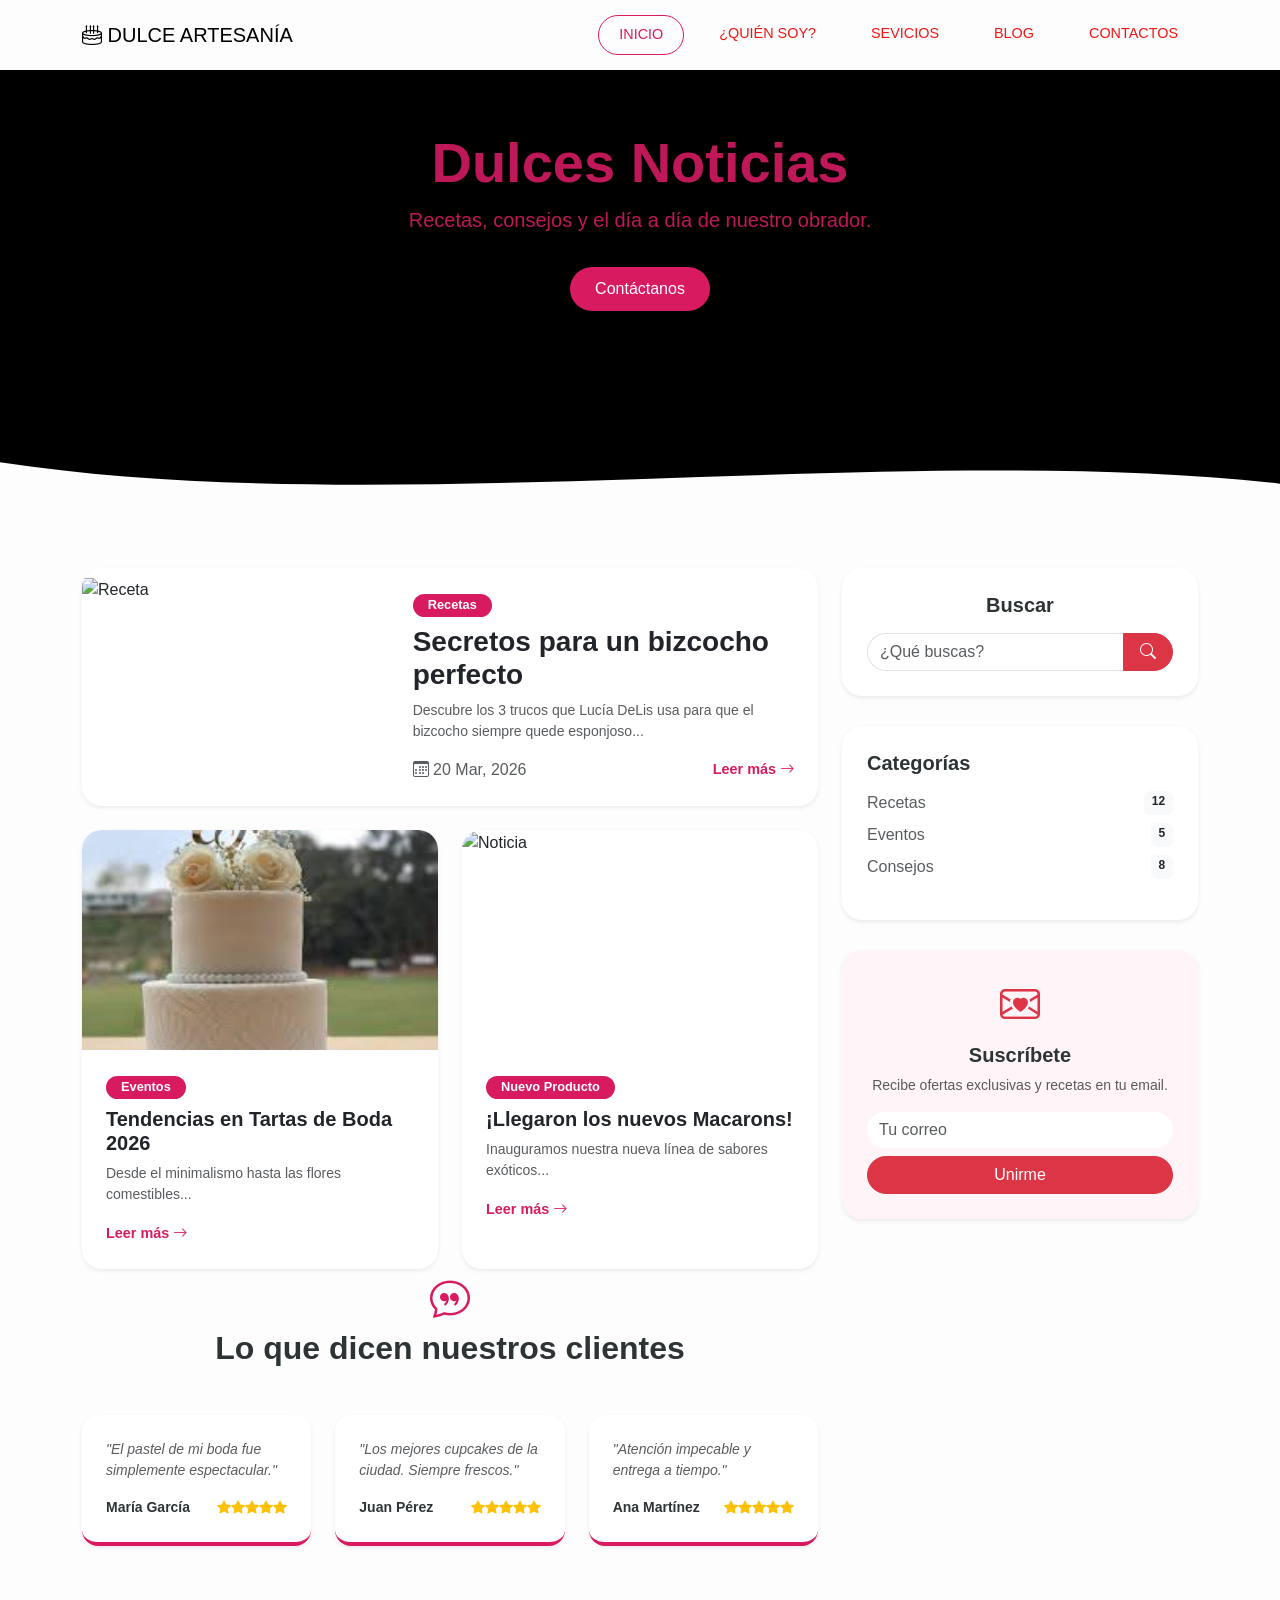
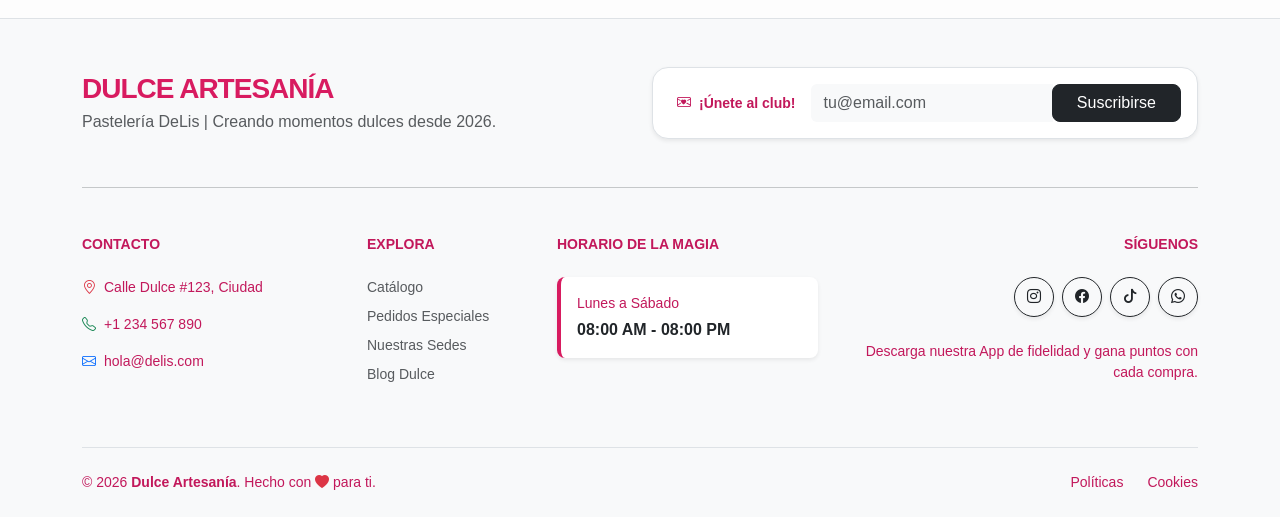
==== blog.html @ 404eae7c "aechivos pasteleria" ====
<!DOCTYPE html>
<html lang="es">
<head>
    <meta charset="UTF-8">
    <meta name="viewport" content="width=device-width, initial-scale=1.0">
    <title>Blog & Noticias - Dulce Artesanía</title>
    <link href="https://cdn.jsdelivr.net/npm/bootstrap@5.3.0/dist/css/bootstrap.min.css" rel="stylesheet">
    <link rel="stylesheet" href="https://cdn.jsdelivr.net/npm/bootstrap-icons@1.11.0/font/bootstrap-icons.css">
    <link rel="stylesheet" href="estilos/Style.css">
    <style>
        :root {
            --pink-main: #d81b60;
            --pink-dark: #c2185b;
            --soft-bg: #fff5f8;
            --text-dark: #2d3436;
        }

        body { 
            font-family: 'Segoe UI', Roboto, Helvetica, Arial, sans-serif;
            color: var(--text-dark);
            background-color: #fdfdfd;
        }

        /* Hero Video con Olas ACTUALIZADO */
        .video-section { 
            position: relative; 
            height: 50vh; 
            min-height: 400px;
            overflow: hidden; 
            background-color: #000; 
        }
        
        .video-section video {
            position: absolute;
            top: 50%;
            left: 50%;
            min-width: 100%;
            min-height: 100%;
            transform: translate(-50%, -50%);
            object-fit: cover;
            opacity: 0.5;
        }

        .video-overlay { 
            position: relative;
            z-index: 10;
            height: 100%;
            display: flex;
            flex-direction: column;
            justify-content: center;
            align-items: center;
            color: rgb(191, 24, 88);
            text-align: center;
            padding-bottom: 150px;  
        }

        /* ESTE ES EL BLOQUE DE LAS OLAS */
        .wave-container {
            position: absolute;
            bottom: -1px;
            left: 0;
            width: 100%;
            line-height: 0;
            z-index: 150;
        }

        .wave-container svg {
            width: 100%;
            height: 80px; /* Aumentado para que se note más */
        }

        /* Estilos del Blog */
        .blog-card {
            border: none;
            border-radius: 20px;
            overflow: hidden;
            transition: 0.3s ease;
            background: white;
            height: 100%;
        }

        .blog-card:hover {
            transform: translateY(-10px);
            box-shadow: 0 15px 30px rgba(216, 27, 96, 0.1) !important;
        }

        .blog-img-container {
            height: 220px;
            overflow: hidden;
        }

        .blog-img-container img {
            width: 100%;
            height: 100%;
            object-fit: cover;
            transition: 0.5s;
        }

        .blog-card:hover .blog-img-container img {
            transform: scale(1.1);
        }

        .badge-pink {
            background-color: var(--pink-main);
            color: white;
            border-radius: 50px;
            padding: 5px 15px;
            font-size: 0.8rem;
        }

        .btn-read-more {
            color: var(--pink-main);
            text-decoration: none;
            font-weight: bold;
            font-size: 0.9rem;
            transition: 0.3s;
        }

        .btn-read-more:hover {
            color: var(--pink-dark);
            padding-left: 5px;
        }

        .sidebar-box {
            background: white;
            padding: 25px;
            border-radius: 20px;
            margin-bottom: 30px;
        }

        .social-link {
            color: var(--pink-main);
            font-size: 1.5rem;
            margin-right: 15px;
            transition: 0.3s;
        }
    </style>
</head>
<body>
    <!--navegador-->
    <nav class="navbar navbar-expand-lg navbar-light bg-white sticky-top shadow-sm">
        <div class="container">
            <a class="navbar-brand" href="index.html">
                <i class="bi bi-cake2"></i> DULCE ARTESANÍA
            </a>
            <button class="navbar-toggler border-0" type="button" data-bs-toggle="collapse" data-bs-target="#navbarNav">
                <span class="navbar-toggler-icon"></span>
            </button>
            <div class="collapse navbar-collapse" id="navbarNav">
                <ul class="navbar-nav ms-auto">
                    <li class="nav-item"><a class="nav-link active" href="index.html">Inicio</a></li>
                    <li class="nav-item"><a class="nav-link" href="quienessomos.html">¿Quién soy?</a></li>
                    <li class="nav-item"><a class="nav-link" href="galeriaconbootstrap.html">sevicios</a></li>
                    <li class="nav-item"><a class="nav-link" href="blog.html">blog</a></li>
                     <li class="nav-item"><a class="nav-link" href="contactos.html">contactos</a></li>
                </ul>
            </div>
        </div>
    </nav>

<!--video slider-->
    <header class="video-section">
        <video autoplay muted loop playsinline>
            <source src="imagenes/chocolan.mp4" type="video/mp4">
        </video>
        
        <div class="video-overlay">
            <h1 class="display-3 fw-bold" style="text-shadow: 2px 2px 15px rgba(0,0,0,0.5);">Dulces Noticias</h1>
            <p class="lead" style="text-shadow: 1px 1px 10px rgba(0,0,0,0.5);">Recetas, consejos y el día a día de nuestro obrador.</p>
        <a href="contactos.html" class="btn-pink mt-3">Contáctanos</a>
        </div>

        <div class="wave-container">
            <svg viewBox="0 0 500 150" preserveAspectRatio="none">
                <path d="M0,150 L0,40 C150,150 350,0 500,80 L500,150 Z" style="stroke: none; fill: #fdfdfd;"></path>
            </svg>
        </div>
    </header>
<!--datos blog-->
    <main class="container py-5">
        <div class="row g-4">
            <div class="col-lg-8">
                <div class="row g-4">
                    <div class="col-md-12">
                        <article class="card blog-card shadow-sm">
                            <div class="row g-0 align-items-center">
                                <div class="col-md-5 blog-img-container">
                                    <img src="https://images.unsplash.com/photo-1551024601-bec78aea704b?auto=format&fit=crop&w=800&q=80" alt="Receta">
                                </div>
                                <div class="col-md-7">
                                    <div class="card-body p-4">
                                        <span class="badge badge-pink mb-2">Recetas</span>
                                        <h3 class="fw-bold">Secretos para un bizcocho perfecto</h3>
                                        <p class="text-muted small">Descubre los 3 trucos que Lucía DeLis usa para que el bizcocho siempre quede esponjoso...</p>
                                        <div class="d-flex justify-content-between align-items-center mt-3">
                                            <span class="text-muted extra-small"><i class="bi bi-calendar3"></i> 20 Mar, 2026</span>
                                            <a href="#" class="btn-read-more">Leer más <i class="bi bi-arrow-right"></i></a>
                                        </div>
                                    </div>
                                </div>
                            </div>
                        </article>
                    </div>

                    <div class="col-md-6">
                        <article class="card blog-card shadow-sm">
                            <div class="blog-img-container">
                                <img src="imagenes/PASTELBODA.jpg" alt="">
                            </div>
                            <div class="card-body p-4">
                                <span class="badge badge-pink mb-2">Eventos</span>
                                <h5 class="fw-bold">Tendencias en Tartas de Boda 2026</h5>
                                <p class="text-muted small">Desde el minimalismo hasta las flores comestibles...</p>
                                <a href="#" class="btn-read-more">Leer más <i class="bi bi-arrow-right"></i></a>
                            </div>
                        </article>
                    </div>

                    <div class="col-md-6">
                        <article class="card blog-card shadow-sm">
                            <div class="blog-img-container">
                                <img src="https://images.unsplash.com/photo-1558326567-98ae2405596b?auto=format&fit=crop&w=600&q=80" alt="Noticia">
                            </div>
                            <div class="card-body p-4">
                                <span class="badge badge-pink mb-2">Nuevo Producto</span>
                                <h5 class="fw-bold">¡Llegaron los nuevos Macarons!</h5>
                                <p class="text-muted small">Inauguramos nuestra nueva línea de sabores exóticos...</p>
                                <a href="#" class="btn-read-more">Leer más <i class="bi bi-arrow-right"></i></a>
                            </div>
                        </article>
                    </div>
                </div>
    
            <div class="text-center mb-5">
                <i class="bi bi-chat-quote fs-1" style="color: var(--pink-main);"></i>
                <h2 class="fw-bold">Lo que dicen nuestros clientes</h2>
            </div>
            <div class="row">
                <div class="col-md-4 mb-4">
                    <div class="p-4 bg-white shadow-sm rounded-4 border-bottom border-4" style="border-color: var(--pink-main) !important;">
                        <p class="fst-italic text-muted small">"El pastel de mi boda fue simplemente espectacular."</p>
                        <div class="d-flex align-items-center mt-3">
                            <div class="fw-bold small">María García</div>
                            <div class="ms-auto text-warning small"><i class="bi bi-star-fill"></i><i class="bi bi-star-fill"></i><i class="bi bi-star-fill"></i><i class="bi bi-star-fill"></i><i class="bi bi-star-fill"></i></div>
                        </div>
                    </div>
                </div>
                <div class="col-md-4 mb-4">
                    <div class="p-4 bg-white shadow-sm rounded-4 border-bottom border-4" style="border-color: var(--pink-main) !important;">
                        <p class="fst-italic text-muted small">"Los mejores cupcakes de la ciudad. Siempre frescos."</p>
                        <div class="d-flex align-items-center mt-3">
                            <div class="fw-bold small">Juan Pérez</div>
                            <div class="ms-auto text-warning small"><i class="bi bi-star-fill"></i><i class="bi bi-star-fill"></i><i class="bi bi-star-fill"></i><i class="bi bi-star-fill"></i><i class="bi bi-star-fill"></i></div>
                        </div>
                    </div>
                </div>
                <div class="col-md-4 mb-4 align-items-center">
                    <div class="p-4 bg-white shadow-sm rounded-4 border-bottom border-4" style="border-color: var(--pink-main) !important;">
                        <p class="fst-italic text-muted small">"Atención impecable y entrega a tiempo."</p>
                        <div class="d-flex align-items-center mt-3">
                            <div class="fw-bold small">Ana Martínez</div>
                            <div class="ms-auto text-warning small"><i class="bi bi-star-fill"></i><i class="bi bi-star-fill"></i><i class="bi bi-star-fill"></i><i class="bi bi-star-fill"></i><i class="bi bi-star-fill"></i></div>
                        </div>
                    </div>
                    
                </div>
            </div>
   

                
            </div>

            <div class="col-lg-4">
                <div class="sidebar-box shadow-sm text-center">
                    <h5 class="fw-bold mb-3">Buscar</h5>
                    <div class="input-group">
                        <input type="text" class="form-control border-end-0 rounded-start-pill" placeholder="¿Qué buscas?">
                        <button class="btn btn-danger rounded-end-pill px-3"><i class="bi bi-search"></i></button>
                    </div>
                </div>

                <div class="sidebar-box shadow-sm">
                    <h5 class="fw-bold mb-3">Categorías</h5>
                    <ul class="list-unstyled">
                        <li class="mb-2 d-flex justify-content-between"><a href="#" class="text-decoration-none text-muted">Recetas</a> <span class="badge bg-light text-dark">12</span></li>
                        <li class="mb-2 d-flex justify-content-between"><a href="#" class="text-decoration-none text-muted">Eventos</a> <span class="badge bg-light text-dark">5</span></li>
                        <li class="mb-2 d-flex justify-content-between"><a href="#" class="text-decoration-none text-muted">Consejos</a> <span class="badge bg-light text-dark">8</span></li>
                    </ul>
                </div>

                <div class="sidebar-box shadow-sm text-center" style="background-color: var(--soft-bg);">
                    <i class="bi bi-envelope-heart fs-1 text-danger"></i>
                    <h5 class="fw-bold mt-2">Suscríbete</h5>
                    <p class="small text-muted">Recibe ofertas exclusivas y recetas en tu email.</p>
                    <input type="email" class="form-control mb-2 rounded-pill border-0" placeholder="Tu correo">
                    <button class="btn btn-danger w-100 rounded-pill">Unirme</button>
                </div>
            </div>
        </div>
    </main>
<!--footer-->
    <footer class="pt-5 pb-4 bg-light border-top">
    <div class="container">
        <div class="row align-items-center mb-5 gy-4">
            <div class="col-lg-6 text-center text-lg-start">
                <h3 class="fw-bold mb-1" style="color: var(--pink-main); letter-spacing: -1px;">DULCE ARTESANÍA</h3>
                <p class="text-muted mb-0">Pastelería DeLis | Creando momentos dulces desde 2026.</p>
            </div>
            <div class="col-lg-6">
                <div class="bg-white p-3 rounded-4 shadow-sm d-flex flex-column flex-sm-row gap-2 align-items-center border">
                    <span class="small fw-bold px-2 text-nowrap"><i class="bi bi-envelope-heart me-2"></i>¡Únete al club!</span>
                    <div class="input-group">
                        <input type="email" class="form-control border-0 bg-light" placeholder="tu@email.com" aria-label="Email">
                        <button class="btn btn-dark rounded-3 px-4" type="button">Suscribirse</button>
                    </div>
                </div>
            </div>
        </div>

        <hr class="opacity-10 mb-5">

        <div class="row g-4">
            <div class="col-6 col-md-4 col-lg-3">
                <h6 class="text-uppercase fw-bold mb-4 small text-dark">Contacto</h6>
                <ul class="list-unstyled text-muted small">
                    <li class="mb-3 d-flex align-items-center"><i class="bi bi-geo-alt me-2 text-danger"></i> Calle Dulce #123, Ciudad</li>
                    <li class="mb-3 d-flex align-items-center"><i class="bi bi-telephone me-2 text-success"></i> +1 234 567 890</li>
                    <li class="mb-3 d-flex align-items-center"><i class="bi bi-envelope me-2 text-primary"></i> hola@delis.com</li>
                </ul>
            </div>

            <div class="col-6 col-md-4 col-lg-2">
                <h6 class="text-uppercase fw-bold mb-4 small text-dark">Explora</h6>
                <ul class="nav flex-column small">
                    <li class="nav-item mb-2"><a href="#" class="nav-link p-0 text-muted link-primary">Catálogo</a></li>
                    <li class="nav-item mb-2"><a href="#" class="nav-link p-0 text-muted link-primary">Pedidos Especiales</a></li>
                    <li class="nav-item mb-2"><a href="#" class="nav-link p-0 text-muted link-primary">Nuestras Sedes</a></li>
                    <li class="nav-item mb-2"><a href="#" class="nav-link p-0 text-muted link-primary">Blog Dulce</a></li>
                </ul>
            </div>

            <div class="col-6 col-md-4 col-lg-3">
                <h6 class="text-uppercase fw-bold mb-4 small text-dark">Horario de la Magia</h6>
                <div class="p-3 rounded-3 bg-white border-start border-4 shadow-sm" style="border-color: var(--pink-main) !important;">
                    <p class="small mb-1 text-muted">Lunes a Sábado</p>
                    <p class="fw-bold mb-0 text-dark">08:00 AM - 08:00 PM</p>
                </div>
            </div>

            <div class="col-12 col-lg-4 text-center text-lg-end">
                <h6 class="text-uppercase fw-bold mb-4 small text-dark">Síguenos</h6>
                <div class="d-flex justify-content-center justify-content-lg-end gap-2">
                    <a href="#" class="btn btn-outline-dark btn-sm rounded-circle shadow-sm" style="width: 40px; height: 40px; line-height: 28px;"><i class="bi bi-instagram"></i></a>
                    <a href="#" class="btn btn-outline-dark btn-sm rounded-circle shadow-sm" style="width: 40px; height: 40px; line-height: 28px;"><i class="bi bi-facebook"></i></a>
                    <a href="#" class="btn btn-outline-dark btn-sm rounded-circle shadow-sm" style="width: 40px; height: 40px; line-height: 28px;"><i class="bi bi-tiktok"></i></a>
                    <a href="#" class="btn btn-outline-dark btn-sm rounded-circle shadow-sm" style="width: 40px; height: 40px; line-height: 28px;"><i class="bi bi-whatsapp"></i></a>
                </div>
                <p class="mt-4 small text-muted">Descarga nuestra App de fidelidad y gana puntos con cada compra.</p>
            </div>
        </div>

        <div class="mt-5 pt-4 border-top d-flex flex-column flex-md-row justify-content-between align-items-center gap-3">
            <p class="small text-muted mb-0">© 2026 <strong>Dulce Artesanía</strong>. Hecho con <i class="bi bi-heart-fill text-danger"></i> para ti.</p>
            <div class="d-flex gap-4">
                <a href="blog.html" class="text-muted small text-decoration-none">Políticas</a>
                <a href="contactos.html" class="text-muted small text-decoration-none">Cookies</a>
            </div>
        </div>
    </div>
</footer>
    <script src="https://cdn.jsdelivr.net/npm/bootstrap@5.3.0/dist/js/bootstrap.bundle.min.js"></script>
</body>
</html>
---- estilos/Style.css ----
* {
    margin: 0;
    padding: 0;
    box-sizing: border-box;
    font-family: 'Montserrat', sans-serif;
}

body {
    background-color: #f9e3f6;
    overflow-x: hidden;
}

/* --- NAVEGACIÓN --- */
.bg-dark1 {
    position: fixed; 
    top: 0;
    width: 100%;
    z-index: 1000;
    background-color: rgba(255, 255, 255, 0.95) !important;
    box-shadow: 0 2px 10px rgba(0,0,0,0.05);
    transition: background-color 0.3s ease;
}

.navbar {
    padding: 15px 5% !important;
    background-color: transparent !important;
}

.navbar-nav .nav-link {
    color: #f31515 !important;
    font-size: 0.9rem;
    font-weight: 400;
    margin-left: 15px;
    padding: 8px 20px !important;
    text-transform: uppercase;
    border-radius: 50px;
    transition: all 0.3s ease;
}

.navbar-nav .nav-link:hover, .navbar-nav .nav-link.active {
    border: 1px solid #d81b60 !important;
    color: #d81b60 !important;
}

/* --- SECCIÓN VIDEO --- */
.video-section { 
    position: relative; 
    overflow: hidden;
    background-color: #000;
}

video {
    width: 100%;
    height: 100%;
    object-fit: cover;
}

.video-overlay { 
    position: absolute;
    top: 50%;
    left: 50%;
    transform: translate(-50%, -50%);
    width: 100%;
    color: rgb(255, 66, 198);
    text-align: center;
    z-index: 10; 
}

.video-overlay h1 { 
    font-weight: 800; 
    font-size: 3.5rem; 
    text-shadow: 2px 2px 10px rgba(0,0,0,0.5);
}

/* --- ONDA (WAVE) --- */
.wave-transition {
    position: absolute;
    bottom: 0;
    left: 0;
    width: 100%;
    height: 350px; 
    line-height: 0;
    z-index: 5;
    margin-bottom: -1px;
}

.wave-transition svg {
    display: block;
    width: 100%;
    height: 100%;
}

/* --- BARRA INFERIOR VIDEO --- */
.border-top.bg-white {
    position: relative;
    z-index: 6;
}

/* --- TARJETAS Y GALERÍA --- */
.cake-card { 
    transition: 0.3s; 
    border: none; 
    box-shadow: 0 4px 15px rgba(0,0,0,0.05); 
}

.cake-card:hover { transform: translateY(-10px); }

.img-crop { 
    height: 250px; 
    overflow: hidden; 
    display: flex; 
    align-items: center; 
    justify-content: center; 
}

.img-crop img { 
    width: 100%; 
    height: 100%; 
    object-fit: cover; 
    transition: 0.3s; 
}

.cake-card:hover img { transform: scale(1.05); }

/* --- COMPONENTES --- */
.btn-pink {
    background-color: #d81b60;
    color: white;
    border: none;
    padding: 10px 30px;
    border-radius: 50px;
    transition: 0.3s;
    text-decoration: none;
    display: inline-block;
}

.btn-pink:hover { 
    background-color: #c2185b; 
    color: white; 
    transform: scale(1.05); 
}

.social-link {
    display: inline-flex;
    align-items: center;
    justify-content: center;
    width: 40px; 
    height: 40px;
    background-color: #fce4ec;
    color: #d81b60;
    border-radius: 50%;
    margin: 0 5px;
    transition: 0.3s;
    text-decoration: none;
}

.social-link:hover { 
    background-color: #d81b60; 
    color: white; 
    transform: rotate(360deg); 
}

/* --- FORMULARIO --- */
.fromcont input, .fromcont textarea {
    background-color: #fce4ec !important;
    border: none !important;
    border-bottom: 2px solid #f8bbd0 !important;
    border-radius: 8px !important;
    padding: 15px !important;
    margin-bottom: 20px;
}
 
footer {
    background-color: #fff5f8 !important; 
    border-top: 1px solid #f8bbd0;
}

footer h5, footer p, footer .small {
    color: #c2185b !important; 
}


.social-link {
    background-color: #fce4ec; 
    color: #c2185b;
}
.card-img-top {
    height: 250px;
    object-fit: cover; /* Esto evita que las imágenes se deformen */
}

.img-fluid.rounded-5 {
    border-radius: 2rem !important;
}

section {
    transition: transform 0.3s ease;
}

        :root {
            --pink-main: #d81b60;
            --pink-dark: #c2185b;
            --soft-bg: #fff5f8;
        }

        body { font-family: 'Segoe UI', Tahoma, Geneva, Verdana, sans-serif; background-color: #fdfdfd; }

        /* Hero Header con Video */
        .services-hero {
            position: relative;
            height: 400px;
            overflow: hidden;
            display: flex;
            align-items: center;
            justify-content: center;
            color: white;
        }

        .hero-video {
            position: absolute;
            top: 50%;
            left: 50%;
            min-width: 100%;
            min-height: 100%;
            transform: translate(-50%, -50%);
            object-fit: cover;
            z-index: 1;
        }

        .hero-overlay {
            position: absolute;
            top: 0; left: 0; width: 100%; height: 100%;
            background: rgba(194, 24, 91, 0.4); /* Filtro rosa traslúcido */
            z-index: 2;
        }

        .hero-content { position: relative; z-index: 3; text-align: center; }

        .wave-container {
            position: absolute;
            bottom: -1px; left: 0; width: 100%;
            z-index: 4; line-height: 0;
        }

        /* Service Cards */
        .service-card {
            border: none;
            border-radius: 20px;
            transition: 0.3s;
            background: white;
            height: 100%;
        }

        .service-card:hover {
            transform: translateY(-10px);
            box-shadow: 0 15px 30px rgba(216, 27, 96, 0.1) !important;
        }

        .service-icon {
            font-size: 3rem;
            color: var(--pink-main);
            margin-bottom: 20px;
        }

        .badge-price {
            background-color: var(--soft-bg);
            color: var(--pink-main);
            font-weight: bold;
            padding: 8px 15px;
            border-radius: 50px;
            display: inline-block;
        }

        .btn-pink {
            background-color: var(--pink-main);
            color: white;
            border-radius: 50px;
            padding: 10px 25px;
            border: none;
            transition: 0.3s;
        }

        .btn-pink:hover { background-color: var(--pink-dark); color: white; }
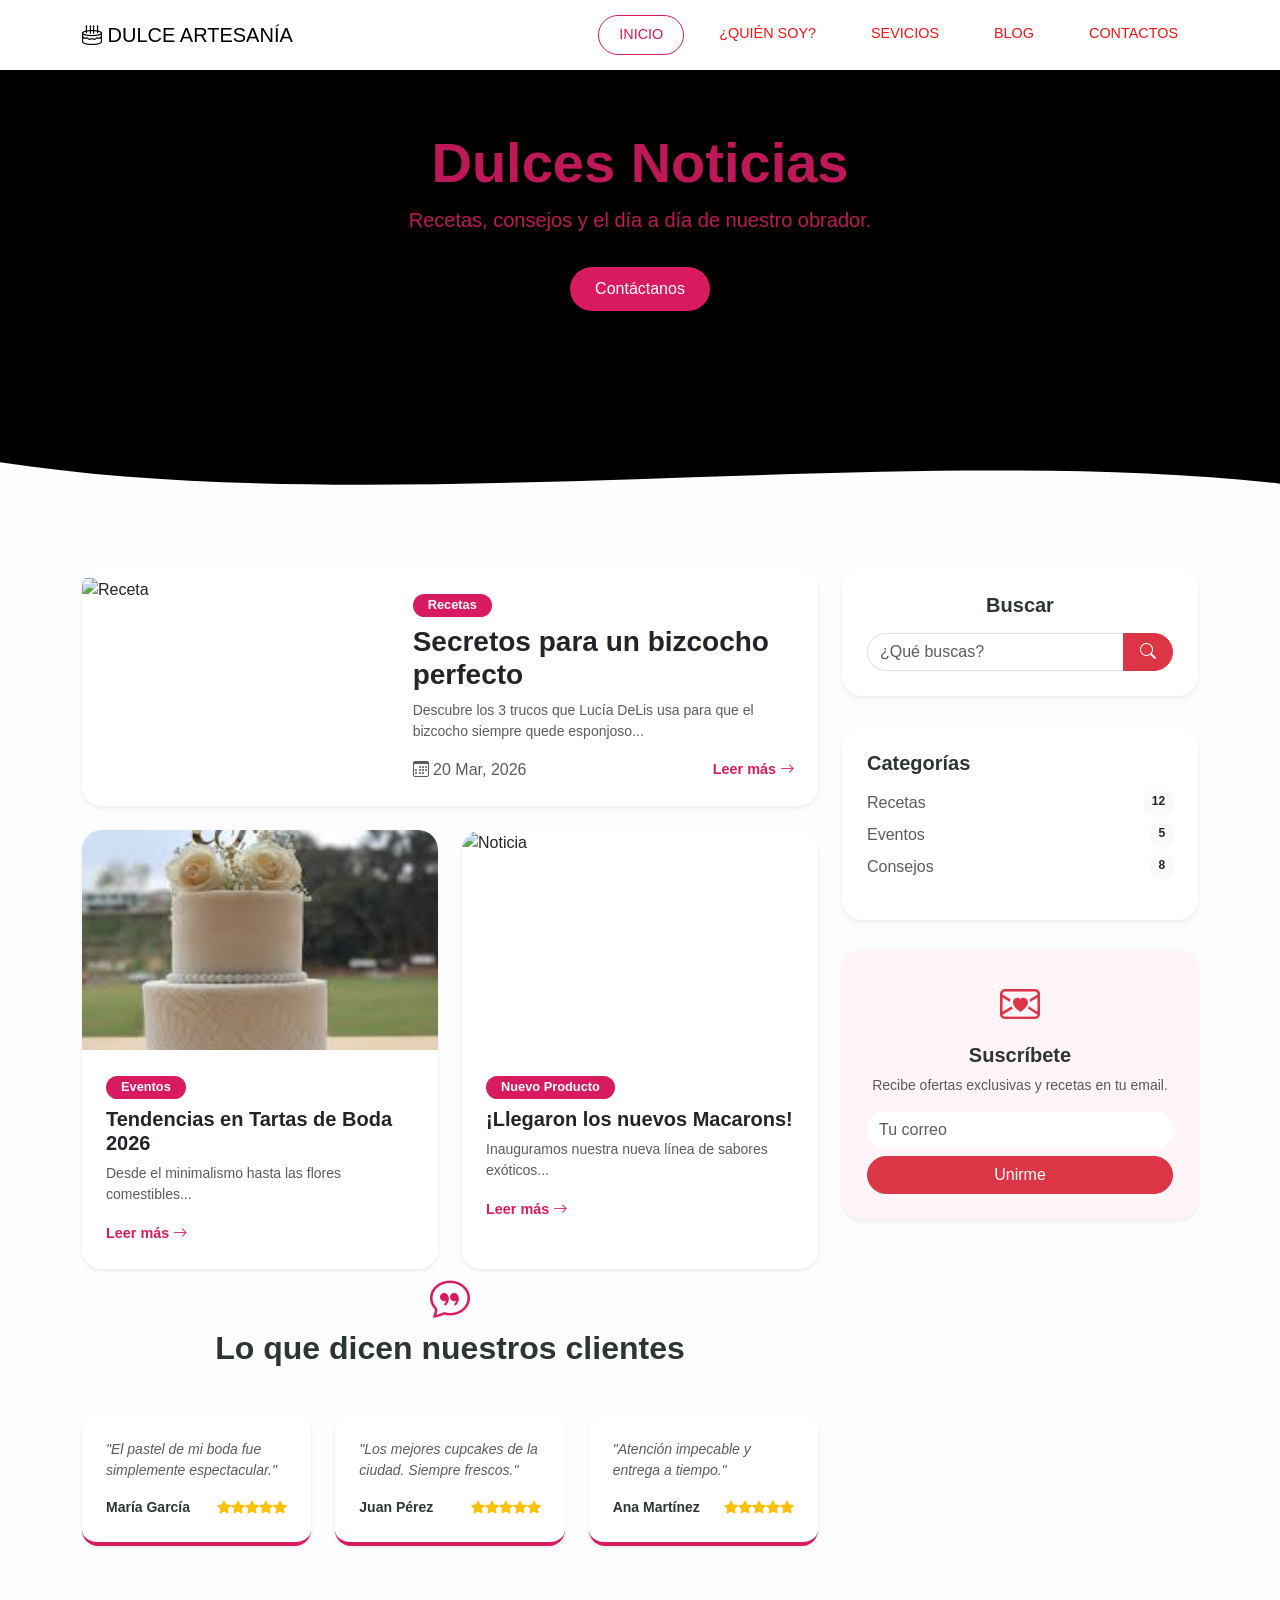
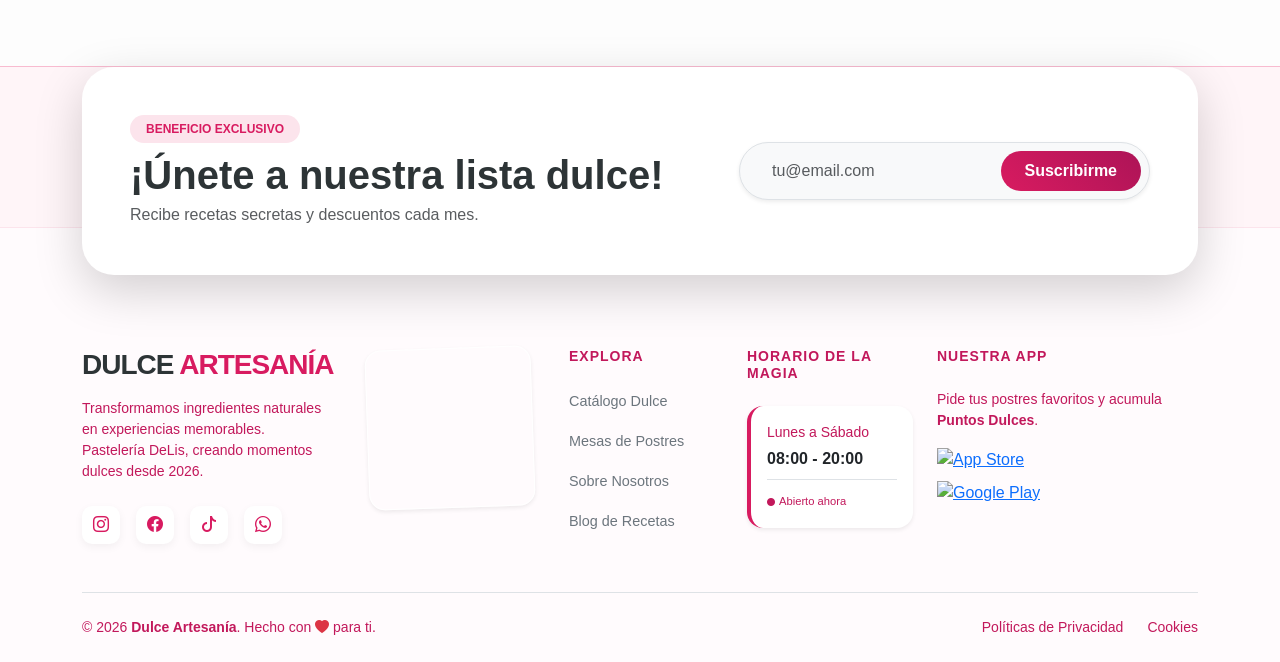
==== commit 8e5625b2: "APLICASION DE FOOTER A TODAS LAS PAGINAS CAMBIO DE FOOTER" ====
--- a/blog.html
+++ b/blog.html
@@ -299,71 +299,88 @@
         </div>
     </main>
 <!--footer-->
-    <footer class="pt-5 pb-4 bg-light border-top">
-    <div class="container">
-        <div class="row align-items-center mb-5 gy-4">
-            <div class="col-lg-6 text-center text-lg-start">
-                <h3 class="fw-bold mb-1" style="color: var(--pink-main); letter-spacing: -1px;">DULCE ARTESANÍA</h3>
-                <p class="text-muted mb-0">Pastelería DeLis | Creando momentos dulces desde 2026.</p>
-            </div>
-            <div class="col-lg-6">
-                <div class="bg-white p-3 rounded-4 shadow-sm d-flex flex-column flex-sm-row gap-2 align-items-center border">
-                    <span class="small fw-bold px-2 text-nowrap"><i class="bi bi-envelope-heart me-2"></i>¡Únete al club!</span>
-                    <div class="input-group">
-                        <input type="email" class="form-control border-0 bg-light" placeholder="tu@email.com" aria-label="Email">
-                        <button class="btn btn-dark rounded-3 px-4" type="button">Suscribirse</button>
-                    </div>
-                </div>
-            </div>
-        </div>
-
-        <hr class="opacity-10 mb-5">
-
-        <div class="row g-4">
-            <div class="col-6 col-md-4 col-lg-3">
-                <h6 class="text-uppercase fw-bold mb-4 small text-dark">Contacto</h6>
-                <ul class="list-unstyled text-muted small">
-                    <li class="mb-3 d-flex align-items-center"><i class="bi bi-geo-alt me-2 text-danger"></i> Calle Dulce #123, Ciudad</li>
-                    <li class="mb-3 d-flex align-items-center"><i class="bi bi-telephone me-2 text-success"></i> +1 234 567 890</li>
-                    <li class="mb-3 d-flex align-items-center"><i class="bi bi-envelope me-2 text-primary"></i> hola@delis.com</li>
-                </ul>
-            </div>
-
-            <div class="col-6 col-md-4 col-lg-2">
-                <h6 class="text-uppercase fw-bold mb-4 small text-dark">Explora</h6>
-                <ul class="nav flex-column small">
-                    <li class="nav-item mb-2"><a href="#" class="nav-link p-0 text-muted link-primary">Catálogo</a></li>
-                    <li class="nav-item mb-2"><a href="#" class="nav-link p-0 text-muted link-primary">Pedidos Especiales</a></li>
-                    <li class="nav-item mb-2"><a href="#" class="nav-link p-0 text-muted link-primary">Nuestras Sedes</a></li>
-                    <li class="nav-item mb-2"><a href="#" class="nav-link p-0 text-muted link-primary">Blog Dulce</a></li>
-                </ul>
-            </div>
-
-            <div class="col-6 col-md-4 col-lg-3">
-                <h6 class="text-uppercase fw-bold mb-4 small text-dark">Horario de la Magia</h6>
-                <div class="p-3 rounded-3 bg-white border-start border-4 shadow-sm" style="border-color: var(--pink-main) !important;">
-                    <p class="small mb-1 text-muted">Lunes a Sábado</p>
-                    <p class="fw-bold mb-0 text-dark">08:00 AM - 08:00 PM</p>
-                </div>
-            </div>
-
-            <div class="col-12 col-lg-4 text-center text-lg-end">
-                <h6 class="text-uppercase fw-bold mb-4 small text-dark">Síguenos</h6>
-                <div class="d-flex justify-content-center justify-content-lg-end gap-2">
-                    <a href="#" class="btn btn-outline-dark btn-sm rounded-circle shadow-sm" style="width: 40px; height: 40px; line-height: 28px;"><i class="bi bi-instagram"></i></a>
-                    <a href="#" class="btn btn-outline-dark btn-sm rounded-circle shadow-sm" style="width: 40px; height: 40px; line-height: 28px;"><i class="bi bi-facebook"></i></a>
-                    <a href="#" class="btn btn-outline-dark btn-sm rounded-circle shadow-sm" style="width: 40px; height: 40px; line-height: 28px;"><i class="bi bi-tiktok"></i></a>
-                    <a href="#" class="btn btn-outline-dark btn-sm rounded-circle shadow-sm" style="width: 40px; height: 40px; line-height: 28px;"><i class="bi bi-whatsapp"></i></a>
-                </div>
-                <p class="mt-4 small text-muted">Descarga nuestra App de fidelidad y gana puntos con cada compra.</p>
-            </div>
-        </div>
-
-        <div class="mt-5 pt-4 border-top d-flex flex-column flex-md-row justify-content-between align-items-center gap-3">
-            <p class="small text-muted mb-0">© 2026 <strong>Dulce Artesanía</strong>. Hecho con <i class="bi bi-heart-fill text-danger"></i> para ti.</p>
-            <div class="d-flex gap-4">
-                <a href="blog.html" class="text-muted small text-decoration-none">Políticas</a>
-                <a href="contactos.html" class="text-muted small text-decoration-none">Cookies</a>
+     <footer class="footer-artesanal mt-5">
+    <div class="container mb-n5 position-relative z-3">
+        <div class="newsletter-box p-4 p-md-5 rounded-5 shadow-lg border-0 bg-white">
+            <div class="row align-items-center">
+                <div class="col-lg-7 text-center text-lg-start mb-4 mb-lg-0">
+                    <span class="badge rounded-pill px-3 py-2 mb-2 bg-pink-light text-pink-main">BENEFICIO EXCLUSIVO</span>
+                    <h2 class="fw-bold mb-1 display-6">¡Únete a nuestra lista dulce!</h2>
+                    <p class="text-muted mb-0">Recibe recetas secretas y descuentos cada mes.</p>
+                </div>
+                <div class="col-lg-5">
+                    <form class="d-flex flex-column flex-sm-row gap-2 bg-light p-2 rounded-pill shadow-sm border">
+                        <input type="email" class="form-control border-0 bg-transparent rounded-pill px-4" placeholder="tu@email.com" required>
+                        <button class="btn btn-pink-gradient rounded-pill px-4 py-2 fw-bold" type="submit">Suscribirme</button>
+                    </form>
+                </div>
+            </div>
+        </div>
+    </div>
+
+    <div class="footer-main pt-5 pb-4" style="background-color: #fffbfd; border-top: 1px solid #fce4ec;">
+        <div class="container pt-5 mt-4">
+            <div class="row gy-5 align-items-start">
+                <div class="col-lg-3 text-center text-lg-start">
+                    <h3 class="fw-bold mb-3" style="letter-spacing: -1px;">DULCE <span style="color: var(--pink-main);">ARTESANÍA</span></h3>
+                    <p class="text-muted pe-lg-3 small">Transformamos ingredientes naturales en experiencias memorables. Pastelería DeLis, creando momentos dulces desde 2026.</p>
+                    <div class="d-flex justify-content-center justify-content-lg-start gap-3 mt-4">
+                        <a href="#" class="social-btn"><i class="bi bi-instagram"></i></a>
+                        <a href="#" class="social-btn"><i class="bi bi-facebook"></i></a>
+                        <a href="#" class="social-btn"><i class="bi bi-tiktok"></i></a>
+                        <a href="#" class="social-btn"><i class="bi bi-whatsapp"></i></a>
+                    </div>
+                </div>
+
+                <div class="col-lg-2 d-none d-lg-block text-center">
+                    <div class="rounded-4 overflow-hidden shadow-sm border border-white" style="height: 160px; transform: rotate(-2deg);">
+                        <video autoplay muted loop playsinline style="width: 100%; height: 100%; object-fit: cover;">
+                            <source src="imagenes/decoracion1.mp4" type="video/mp4">
+                        </video>
+                    </div>
+                </div>
+
+                <div class="col-6 col-md-4 col-lg-2 offset-lg-0 ps-lg-4">
+                    <h6 class="text-uppercase fw-bold mb-4 small text-dark" style="letter-spacing: 1px;">Explora</h6>
+                    <ul class="nav flex-column gap-3">
+                        <li class="nav-item"><a href="#" class="footer-link">Catálogo Dulce</a></li>
+                        <li class="nav-item"><a href="#" class="footer-link">Mesas de Postres</a></li>
+                        <li class="nav-item"><a href="#" class="footer-link">Sobre Nosotros</a></li>
+                        <li class="nav-item"><a href="#" class="footer-link">Blog de Recetas</a></li>
+                    </ul>
+                </div>
+
+                <div class="col-6 col-md-4 col-lg-2">
+                    <h6 class="text-uppercase fw-bold mb-4 small text-dark" style="letter-spacing: 1px;">Horario de la Magia</h6>
+                    <div class="p-3 rounded-4 bg-white border-start border-4 shadow-sm h-scroll-card" style="border-color: var(--pink-main) !important;">
+                        <p class="small mb-1 text-muted">Lunes a Sábado</p>
+                        <p class="fw-bold mb-0 text-dark">08:00 - 20:00</p>
+                        <div class="mt-2 pt-2 border-top">
+                            <span class="text-success small" style="font-size: 0.7rem;"><i class="bi bi-circle-fill me-1" style="font-size: 0.5rem;"></i>Abierto ahora</span>
+                        </div>
+                    </div>
+                </div>
+
+                <div class="col-12 col-md-4 col-lg-3 text-center text-lg-start">
+                    <h6 class="text-uppercase fw-bold mb-4 small text-dark" style="letter-spacing: 1px;">Nuestra App</h6>
+                    <p class="small text-muted mb-3">Pide tus postres favoritos y acumula <strong>Puntos Dulces</strong>.</p>
+                    <div class="d-flex flex-column align-items-center align-items-lg-start gap-2">
+                        <a href="#" class="app-button">
+                            <img src="https://upload.wikimedia.org/wikipedia/commons/3/3c/Download_on_the_App_Store_Badge.svg" alt="App Store" style="height: 40px;">
+                        </a>
+                        <a href="#" class="app-button">
+                            <img src="https://upload.wikimedia.org/wikipedia/commons/7/78/Google_Play_Store_badge_EN.svg" alt="Google Play" style="height: 40px;">
+                        </a>
+                    </div>
+                </div>
+            </div>
+
+            <div class="mt-5 pt-4 border-top d-flex flex-column flex-md-row justify-content-between align-items-center gap-3">
+                <p class="small text-muted mb-0">© 2026 <strong>Dulce Artesanía</strong>. Hecho con <i class="bi bi-heart-fill text-danger beat"></i> para ti.</p>
+                <div class="d-flex gap-4">
+                    <a href="#" class="text-muted small text-decoration-none hover-pink">Políticas de Privacidad</a>
+                    <a href="#" class="text-muted small text-decoration-none hover-pink">Cookies</a>
+                </div>
             </div>
         </div>
     </div>
--- a/estilos/Style.css
+++ b/estilos/Style.css
@@ -19,13 +19,13 @@
     width: 100%;
     z-index: 1000;
     background-color: rgba(255, 255, 255, 0.95) !important;
-    box-shadow: 0 2px 10px rgba(0,0,0,0.05);
+    box-shadow: 0 2px 10px rgba(136, 107, 107, 0.05);
     transition: background-color 0.3s ease;
 }
 
 .navbar {
     padding: 15px 5% !important;
-    background-color: transparent !important;
+  
 }
 
 .navbar-nav .nav-link {
@@ -283,4 +283,36 @@
         }
 
         .btn-pink:hover { background-color: var(--pink-dark); color: white; }
-  +  /* Se mantienen todos tus estilos de App, Links y Animaciones */
+.app-button { transition: transform 0.2s ease, opacity 0.2s ease; }
+.app-button:hover { transform: scale(1.05); opacity: 0.9; }
+
+.footer-link { color: #6c757d; text-decoration: none; font-size: 0.9rem; transition: 0.3s; }
+.footer-link:hover { color: var(--pink-main); padding-left: 5px; }
+
+.social-btn {
+    width: 38px; height: 38px;
+    display: flex; align-items: center; justify-content: center;
+    background: white; color: var(--pink-main);
+    border-radius: 10px; text-decoration: none;
+    box-shadow: 0 3px 8px rgba(0,0,0,0.05);
+    transition: 0.3s;
+}
+.social-btn:hover { background: var(--pink-main); color: white; transform: translateY(-3px); }
+
+.btn-pink-gradient {
+    background: linear-gradient(45deg, var(--pink-main), #ad1457);
+    color: white; border: none;
+}
+
+.bg-pink-light { background-color: #fce4ec; }
+.text-pink-main { color: #d81b60; }
+
+.h-scroll-card { transition: transform 0.3s ease; }
+.h-scroll-card:hover { transform: scale(1.02); }
+
+.beat { display: inline-block; animation: pulse 1.5s infinite; }
+@keyframes pulse { 0%, 100% { transform: scale(1); } 50% { transform: scale(1.2); } }
+
+.mb-n5 { margin-bottom: -3rem !important; }
+@media (max-width: 991px) { .mb-n5 { margin-bottom: -1.5rem !important; } }
